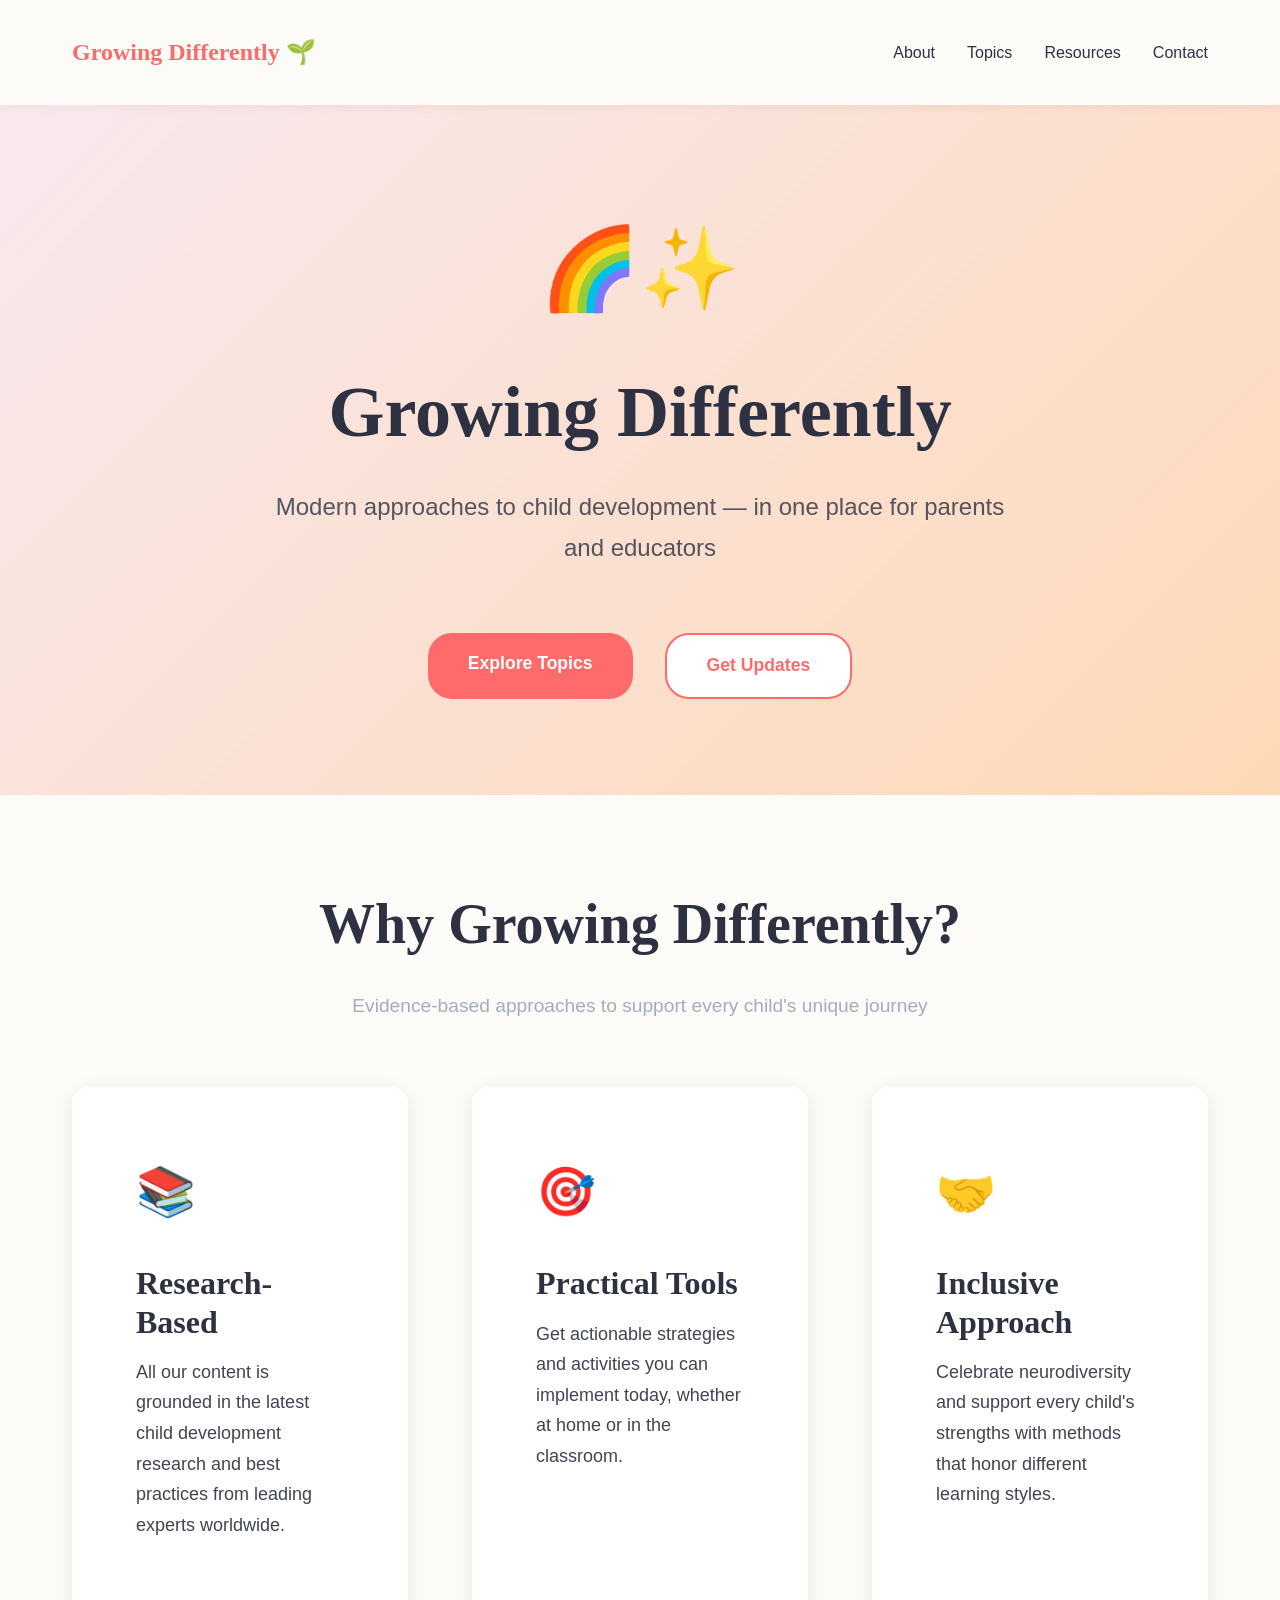
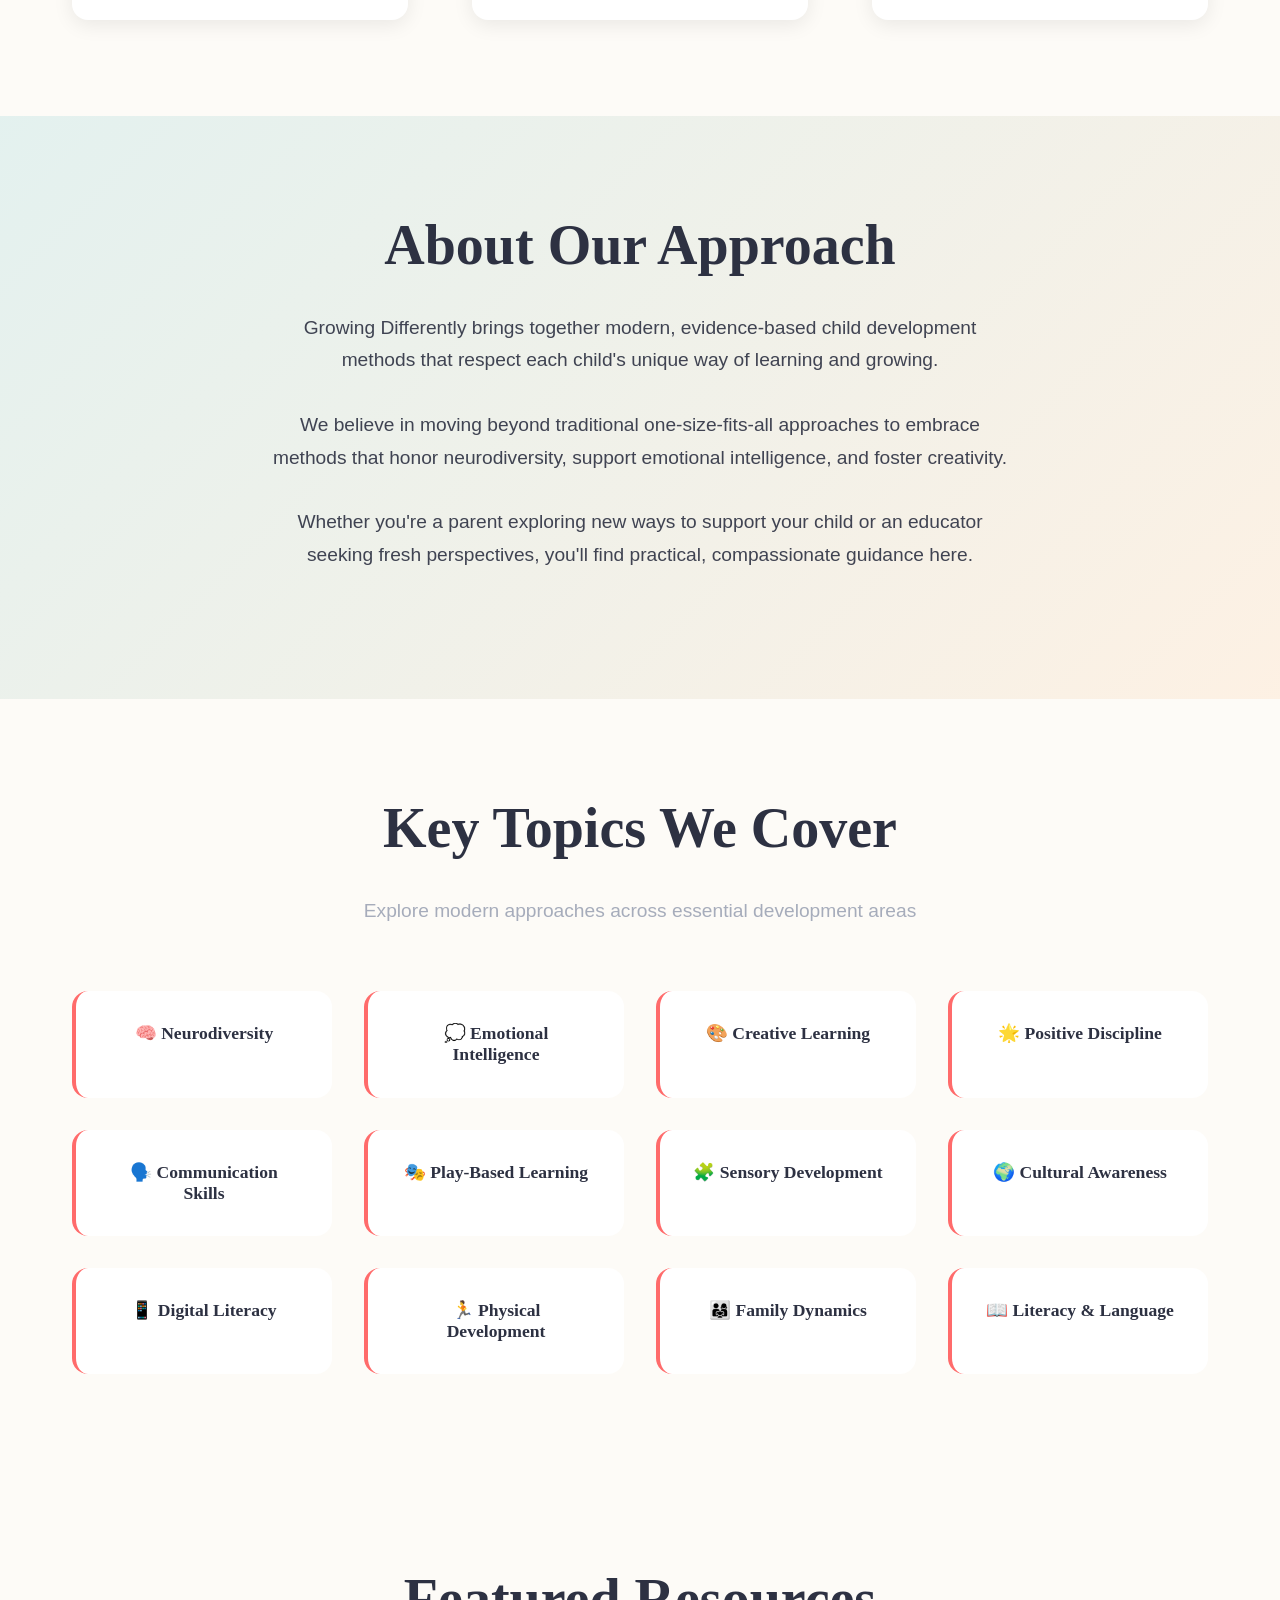
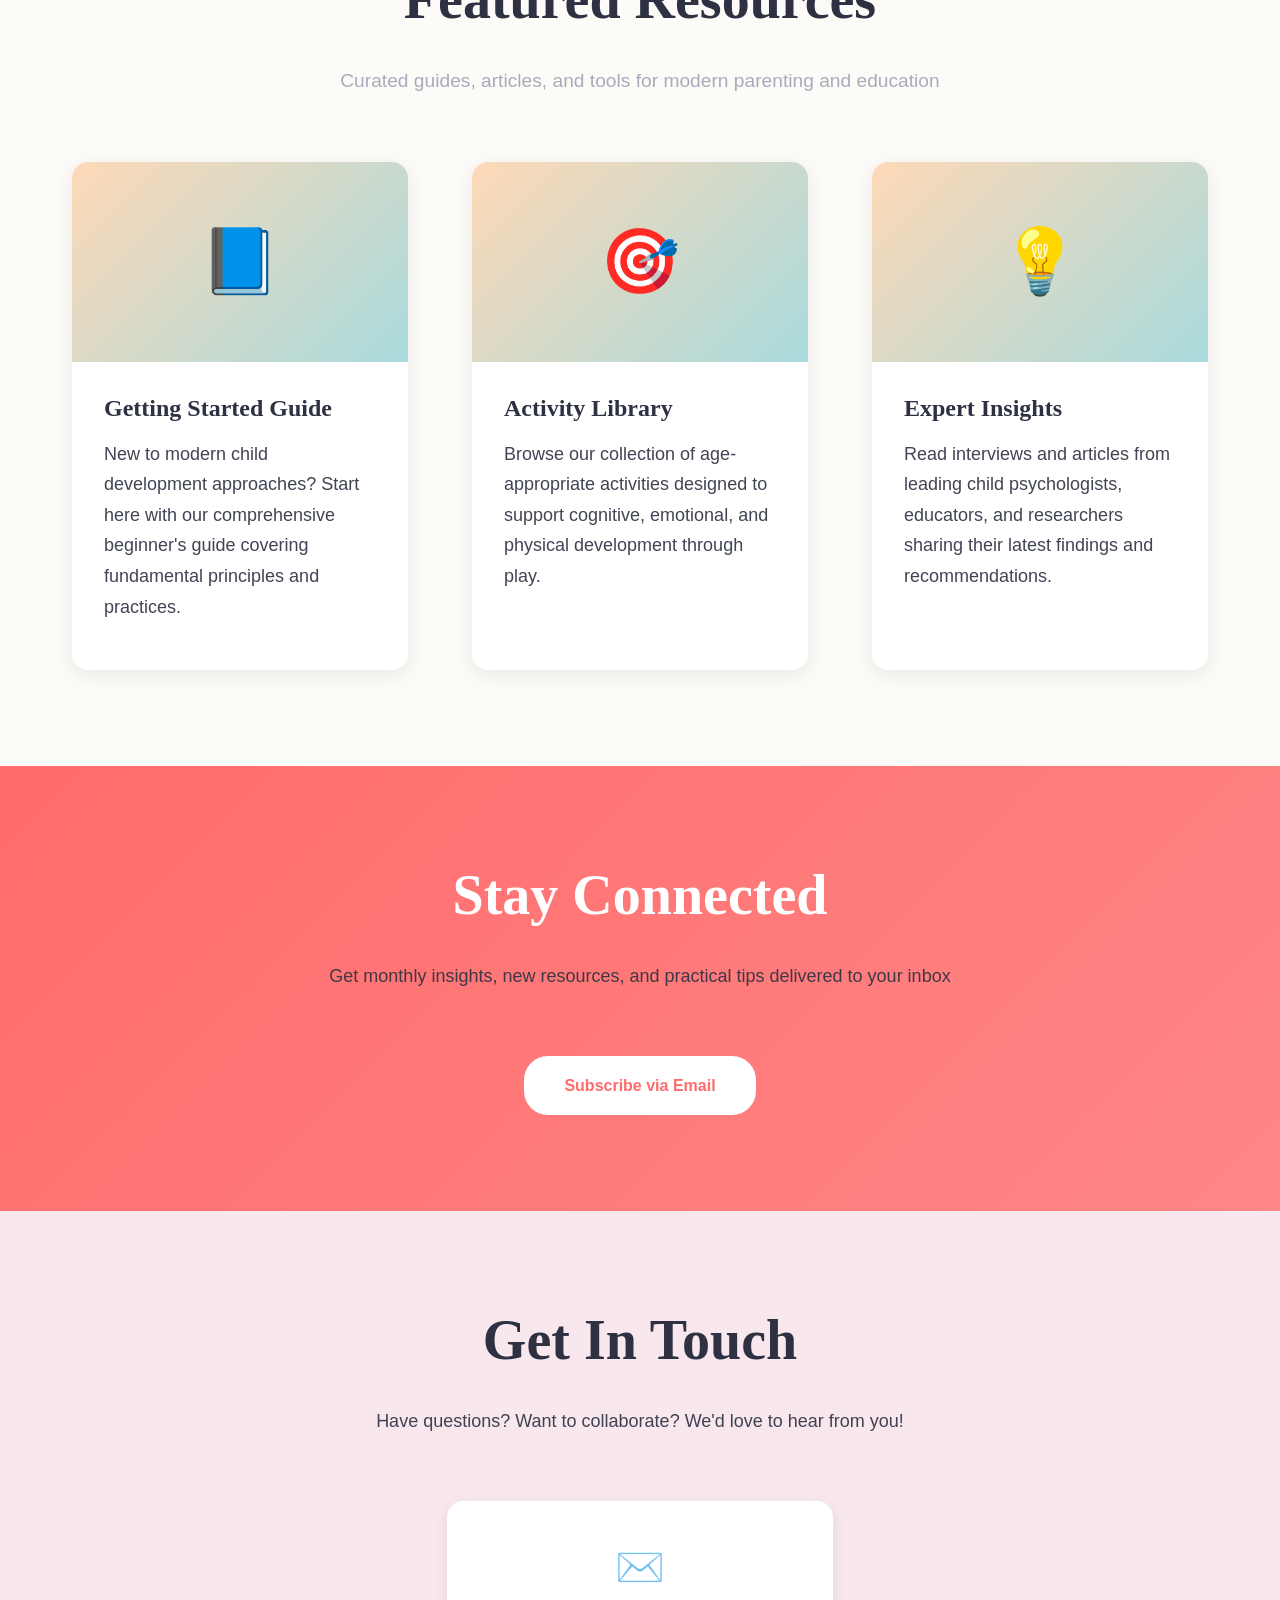
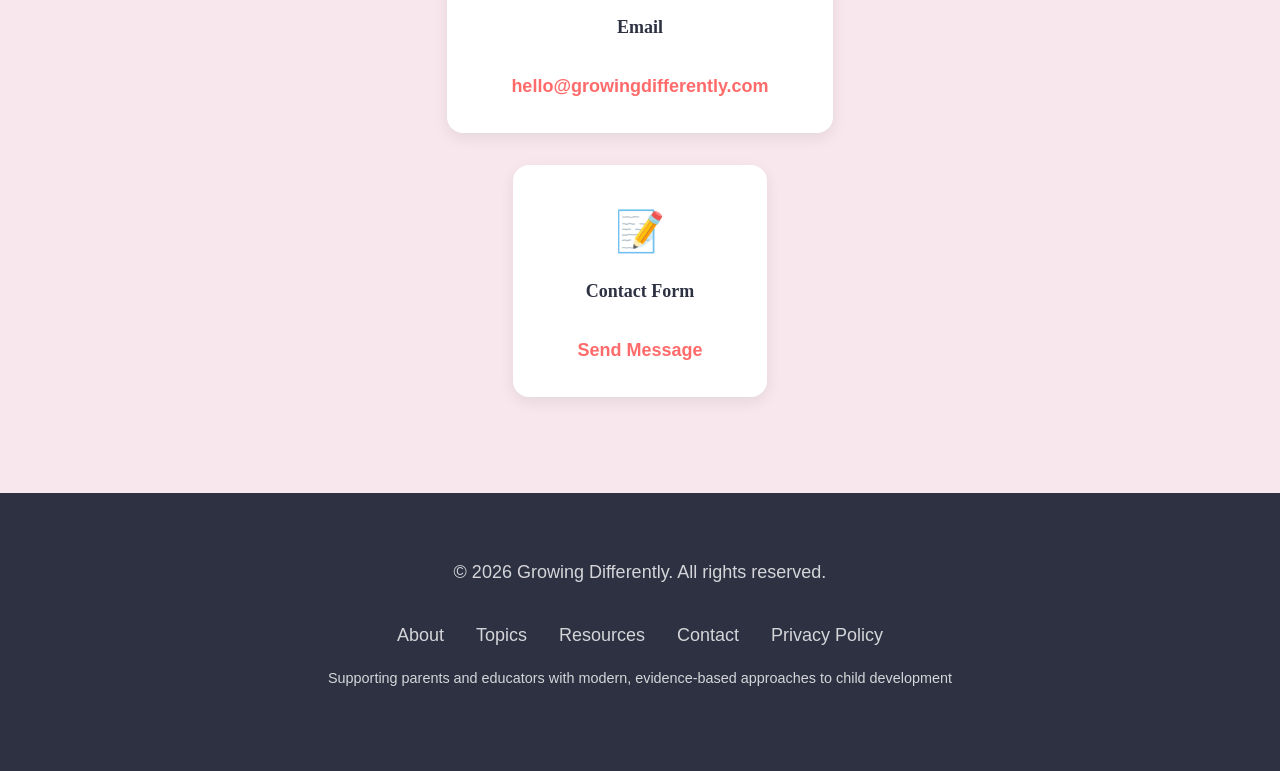
==== index.html @ 09eca9f8 "Create index.html" ====
<!DOCTYPE html>
<html lang="en">
<head>
    <meta charset="UTF-8">
    <meta name="viewport" content="width=device-width, initial-scale=1.0">
    <title>Growing Differently - Modern Child Development</title>
    <meta name="description" content="Modern approaches to child development — in one place for parents and educators">

    <style>
        /* CSS Reset & Base Styles */
        * {
            margin: 0;
            padding: 0;
            box-sizing: border-box;
        }

        :root {
            /* Warm, friendly color palette */
            --color-primary: #FF6B6B;        /* Coral - bright accent */
            --color-secondary: #FED9B7;      /* Peach pastel */
            --color-tertiary: #F8E8EE;       /* Light pink pastel */
            --color-accent: #A8DADC;         /* Soft blue */
            --color-dark: #2D3142;           /* Deep navy for text */
            --color-light: #FDFBF7;          /* Warm white */
            --color-gray: #9DA4B5;           /* Soft gray */

            /* Typography */
            --font-primary: -apple-system, BlinkMacSystemFont, 'Segoe UI', Roboto, 'Helvetica Neue', Arial, sans-serif;
            --font-heading: 'Georgia', serif;

            /* Spacing */
            --spacing-xs: 0.5rem;
            --spacing-sm: 1rem;
            --spacing-md: 2rem;
            --spacing-lg: 4rem;
            --spacing-xl: 6rem;

            /* Border radius */
            --radius-sm: 8px;
            --radius-md: 16px;
            --radius-lg: 24px;
        }

        body {
            font-family: var(--font-primary);
            color: var(--color-dark);
            background-color: var(--color-light);
            line-height: 1.7;
            font-size: 18px;
        }

        /* Typography */
        h1, h2, h3, h4 {
            font-family: var(--font-heading);
            line-height: 1.2;
            margin-bottom: var(--spacing-md);
            font-weight: 600;
        }

        h1 {
            font-size: clamp(2.5rem, 6vw, 4.5rem);
            color: var(--color-dark);
        }

        h2 {
            font-size: clamp(2rem, 5vw, 3.5rem);
            color: var(--color-dark);
        }

        h3 {
            font-size: clamp(1.5rem, 4vw, 2rem);
        }

        p {
            margin-bottom: var(--spacing-sm);
            color: var(--color-dark);
            opacity: 0.9;
        }

        /* Container */
        .container {
            max-width: 1200px;
            margin: 0 auto;
            padding: 0 var(--spacing-md);
        }

        /* Header & Navigation */
        header {
            background-color: var(--color-light);
            padding: var(--spacing-md) 0;
            position: sticky;
            top: 0;
            z-index: 100;
            box-shadow: 0 2px 10px rgba(0,0,0,0.05);
        }

        nav {
            display: flex;
            justify-content: space-between;
            align-items: center;
        }

        .logo {
            font-size: 1.5rem;
            font-weight: 700;
            color: var(--color-primary);
            text-decoration: none;
            font-family: var(--font-heading);
        }

        .nav-links {
            display: flex;
            gap: var(--spacing-md);
            list-style: none;
        }

        .nav-links a {
            text-decoration: none;
            color: var(--color-dark);
            font-weight: 500;
            transition: color 0.3s ease;
            font-size: 1rem;
        }

        .nav-links a:hover {
            color: var(--color-primary);
        }

        /* Hero Section */
        .hero {
            padding: var(--spacing-xl) 0;
            background: linear-gradient(135deg, var(--color-tertiary) 0%, var(--color-secondary) 100%);
            text-align: center;
        }

        .hero-content {
            max-width: 800px;
            margin: 0 auto;
        }

        .tagline {
            font-size: clamp(1.2rem, 3vw, 1.5rem);
            color: var(--color-dark);
            opacity: 0.8;
            margin-bottom: var(--spacing-lg);
            font-weight: 400;
        }

        .hero-illustration {
            font-size: 5rem;
            margin-bottom: var(--spacing-md);
        }

        /* Buttons */
        .btn {
            display: inline-block;
            padding: 1rem 2.5rem;
            text-decoration: none;
            border-radius: var(--radius-lg);
            font-weight: 600;
            transition: all 0.3s ease;
            font-size: 1.1rem;
            border: none;
            cursor: pointer;
        }

        .btn-primary {
            background-color: var(--color-primary);
            color: white;
        }

        .btn-primary:hover {
            background-color: #ff5252;
            transform: translateY(-2px);
            box-shadow: 0 10px 25px rgba(255, 107, 107, 0.3);
        }

        .btn-secondary {
            background-color: white;
            color: var(--color-primary);
            border: 2px solid var(--color-primary);
        }

        .btn-secondary:hover {
            background-color: var(--color-primary);
            color: white;
        }

        .hero-buttons {
            display: flex;
            gap: var(--spacing-md);
            justify-content: center;
            flex-wrap: wrap;
        }

        /* Section Styles */
        section {
            padding: var(--spacing-xl) 0;
        }

        .section-header {
            text-align: center;
            margin-bottom: var(--spacing-lg);
        }

        .section-subtitle {
            font-size: 1.2rem;
            color: var(--color-gray);
            max-width: 600px;
            margin: 0 auto;
        }

        /* Features Grid */
        .features-grid {
            display: grid;
            grid-template-columns: repeat(auto-fit, minmax(280px, 1fr));
            gap: var(--spacing-lg);
            margin-top: var(--spacing-lg);
        }

        .feature-card {
            background: white;
            padding: var(--spacing-lg);
            border-radius: var(--radius-md);
            box-shadow: 0 5px 20px rgba(0,0,0,0.08);
            transition: transform 0.3s ease, box-shadow 0.3s ease;
        }

        .feature-card:hover {
            transform: translateY(-5px);
            box-shadow: 0 10px 30px rgba(0,0,0,0.12);
        }

        .feature-icon {
            font-size: 3rem;
            margin-bottom: var(--spacing-md);
        }

        .feature-card h3 {
            margin-bottom: var(--spacing-sm);
        }

        /* About Section */
        .about {
            background-color: var(--color-accent);
            background: linear-gradient(135deg, rgba(168, 218, 220, 0.3) 0%, rgba(253, 217, 183, 0.3) 100%);
        }

        .about-content {
            max-width: 800px;
            margin: 0 auto;
            text-align: center;
        }

        .about-content p {
            font-size: 1.2rem;
            margin-bottom: var(--spacing-md);
        }

        /* Topics Section */
        .topics-grid {
            display: grid;
            grid-template-columns: repeat(auto-fit, minmax(250px, 1fr));
            gap: var(--spacing-md);
            margin-top: var(--spacing-lg);
        }

        .topic-tag {
            background: white;
            padding: var(--spacing-md);
            border-radius: var(--radius-md);
            text-align: center;
            border-left: 4px solid var(--color-primary);
            transition: all 0.3s ease;
        }

        .topic-tag:hover {
            background: var(--color-tertiary);
            transform: scale(1.05);
        }

        .topic-tag h4 {
            margin: 0;
            color: var(--color-dark);
            font-size: 1.1rem;
        }

        /* Resources Section */
        .resource-cards {
            display: grid;
            grid-template-columns: repeat(auto-fit, minmax(320px, 1fr));
            gap: var(--spacing-lg);
            margin-top: var(--spacing-lg);
        }

        .resource-card {
            background: white;
            border-radius: var(--radius-md);
            overflow: hidden;
            box-shadow: 0 5px 20px rgba(0,0,0,0.08);
            transition: transform 0.3s ease;
        }

        .resource-card:hover {
            transform: translateY(-5px);
        }

        .resource-image {
            width: 100%;
            height: 200px;
            background: linear-gradient(135deg, var(--color-secondary), var(--color-accent));
            display: flex;
            align-items: center;
            justify-content: center;
            font-size: 4rem;
        }

        .resource-content {
            padding: var(--spacing-md);
        }

        .resource-card h3 {
            margin-bottom: var(--spacing-sm);
            font-size: 1.5rem;
        }

        /* Newsletter Section */
        .newsletter {
            background: linear-gradient(135deg, var(--color-primary) 0%, #ff8787 100%);
            color: white;
            text-align: center;
        }

        .newsletter h2 {
            color: white;
        }

        .newsletter-form {
            max-width: 500px;
            margin: var(--spacing-lg) auto 0;
            display: flex;
            gap: var(--spacing-sm);
            flex-wrap: wrap;
            justify-content: center;
        }

        .newsletter-form input {
            flex: 1;
            min-width: 250px;
            padding: 1rem 1.5rem;
            border: none;
            border-radius: var(--radius-lg);
            font-size: 1rem;
            font-family: var(--font-primary);
        }

        .newsletter-form input:focus {
            outline: 3px solid rgba(255, 255, 255, 0.5);
        }

        .btn-newsletter {
            background-color: white;
            color: var(--color-primary);
            padding: 1rem 2.5rem;
            border: none;
            border-radius: var(--radius-lg);
            font-weight: 600;
            font-size: 1rem;
            cursor: pointer;
            transition: all 0.3s ease;
        }

        .btn-newsletter:hover {
            transform: translateY(-2px);
            box-shadow: 0 10px 25px rgba(0,0,0,0.2);
        }

        /* Contact Section */
        .contact {
            background-color: var(--color-tertiary);
        }

        .contact-content {
            max-width: 600px;
            margin: 0 auto;
            text-align: center;
        }

        .contact-methods {
            display: flex;
            gap: var(--spacing-md);
            justify-content: center;
            margin-top: var(--spacing-lg);
            flex-wrap: wrap;
        }

        .contact-card {
            background: white;
            padding: var(--spacing-md) var(--spacing-lg);
            border-radius: var(--radius-md);
            text-align: center;
            min-width: 200px;
            box-shadow: 0 5px 15px rgba(0,0,0,0.08);
        }

        .contact-icon {
            font-size: 2.5rem;
            margin-bottom: var(--spacing-sm);
        }

        .contact-card a {
            color: var(--color-primary);
            text-decoration: none;
            font-weight: 600;
        }

        .contact-card a:hover {
            text-decoration: underline;
        }

        /* Footer */
        footer {
            background-color: var(--color-dark);
            color: white;
            padding: var(--spacing-lg) 0;
            text-align: center;
        }

        footer p {
            color: white;
            opacity: 0.8;
        }

        .footer-links {
            display: flex;
            gap: var(--spacing-md);
            justify-content: center;
            margin-top: var(--spacing-md);
            flex-wrap: wrap;
        }

        .footer-links a {
            color: white;
            text-decoration: none;
            opacity: 0.8;
            transition: opacity 0.3s ease;
        }

        .footer-links a:hover {
            opacity: 1;
        }

        /* Responsive Design */
        @media (max-width: 768px) {
            .nav-links {
                gap: var(--spacing-sm);
            }

            .nav-links a {
                font-size: 0.9rem;
            }

            section {
                padding: var(--spacing-lg) 0;
            }

            .hero {
                padding: var(--spacing-lg) 0;
            }

            .newsletter-form {
                flex-direction: column;
            }

            .newsletter-form input {
                min-width: 100%;
            }

            .hero-buttons {
                flex-direction: column;
                align-items: center;
            }

            .btn {
                width: 100%;
                max-width: 300px;
            }
        }

        /* Smooth Scrolling */
        html {
            scroll-behavior: smooth;
        }

        /* Animation */
        @keyframes fadeInUp {
            from {
                opacity: 0;
                transform: translateY(30px);
            }
            to {
                opacity: 1;
                transform: translateY(0);
            }
        }

        .fade-in {
            animation: fadeInUp 0.8s ease-out;
        }
    </style>
</head>
<body>
    <!-- Header -->
    <header>
        <nav class="container">
            <a href="#" class="logo">Growing Differently 🌱</a>
            <ul class="nav-links">
                <li><a href="#about">About</a></li>
                <li><a href="#topics">Topics</a></li>
                <li><a href="#resources">Resources</a></li>
                <li><a href="#contact">Contact</a></li>
            </ul>
        </nav>
    </header>

    <!-- Hero Section -->
    <section class="hero">
        <div class="container hero-content fade-in">
            <div class="hero-illustration">🌈✨</div>
            <h1>Growing Differently</h1>
            <p class="tagline">Modern approaches to child development — in one place for parents and educators</p>
            <div class="hero-buttons">
                <a href="#topics" class="btn btn-primary">Explore Topics</a>
                <a href="#newsletter" class="btn btn-secondary">Get Updates</a>
            </div>
        </div>
    </section>

    <!-- Features Section -->
    <section id="features">
        <div class="container">
            <div class="section-header">
                <h2>Why Growing Differently?</h2>
                <p class="section-subtitle">Evidence-based approaches to support every child's unique journey</p>
            </div>
            <div class="features-grid">
                <div class="feature-card">
                    <div class="feature-icon">📚</div>
                    <h3>Research-Based</h3>
                    <p>All our content is grounded in the latest child development research and best practices from leading experts worldwide.</p>
                </div>
                <div class="feature-card">
                    <div class="feature-icon">🎯</div>
                    <h3>Practical Tools</h3>
                    <p>Get actionable strategies and activities you can implement today, whether at home or in the classroom.</p>
                </div>
                <div class="feature-card">
                    <div class="feature-icon">🤝</div>
                    <h3>Inclusive Approach</h3>
                    <p>Celebrate neurodiversity and support every child's strengths with methods that honor different learning styles.</p>
                </div>
            </div>
        </div>
    </section>

    <!-- About Section -->
    <section id="about" class="about">
        <div class="container about-content">
            <h2>About Our Approach</h2>
            <p>Growing Differently brings together modern, evidence-based child development methods that respect each child's unique way of learning and growing.</p>
            <p>We believe in moving beyond traditional one-size-fits-all approaches to embrace methods that honor neurodiversity, support emotional intelligence, and foster creativity.</p>
            <p>Whether you're a parent exploring new ways to support your child or an educator seeking fresh perspectives, you'll find practical, compassionate guidance here.</p>
        </div>
    </section>

    <!-- Topics Section -->
    <section id="topics">
        <div class="container">
            <div class="section-header">
                <h2>Key Topics We Cover</h2>
                <p class="section-subtitle">Explore modern approaches across essential development areas</p>
            </div>
            <div class="topics-grid">
                <div class="topic-tag">
                    <h4>🧠 Neurodiversity</h4>
                </div>
                <div class="topic-tag">
                    <h4>💭 Emotional Intelligence</h4>
                </div>
                <div class="topic-tag">
                    <h4>🎨 Creative Learning</h4>
                </div>
                <div class="topic-tag">
                    <h4>🌟 Positive Discipline</h4>
                </div>
                <div class="topic-tag">
                    <h4>🗣️ Communication Skills</h4>
                </div>
                <div class="topic-tag">
                    <h4>🎭 Play-Based Learning</h4>
                </div>
                <div class="topic-tag">
                    <h4>🧩 Sensory Development</h4>
                </div>
                <div class="topic-tag">
                    <h4>🌍 Cultural Awareness</h4>
                </div>
                <div class="topic-tag">
                    <h4>📱 Digital Literacy</h4>
                </div>
                <div class="topic-tag">
                    <h4>🏃 Physical Development</h4>
                </div>
                <div class="topic-tag">
                    <h4>👨‍👩‍👧 Family Dynamics</h4>
                </div>
                <div class="topic-tag">
                    <h4>📖 Literacy & Language</h4>
                </div>
            </div>
        </div>
    </section>

    <!-- Resources Section -->
    <section id="resources">
        <div class="container">
            <div class="section-header">
                <h2>Featured Resources</h2>
                <p class="section-subtitle">Curated guides, articles, and tools for modern parenting and education</p>
            </div>
            <div class="resource-cards">
                <div class="resource-card">
                    <div class="resource-image">📘</div>
                    <div class="resource-content">
                        <h3>Getting Started Guide</h3>
                        <p>New to modern child development approaches? Start here with our comprehensive beginner's guide covering fundamental principles and practices.</p>
                    </div>
                </div>
                <div class="resource-card">
                    <div class="resource-image">🎯</div>
                    <div class="resource-content">
                        <h3>Activity Library</h3>
                        <p>Browse our collection of age-appropriate activities designed to support cognitive, emotional, and physical development through play.</p>
                    </div>
                </div>
                <div class="resource-card">
                    <div class="resource-image">💡</div>
                    <div class="resource-content">
                        <h3>Expert Insights</h3>
                        <p>Read interviews and articles from leading child psychologists, educators, and researchers sharing their latest findings and recommendations.</p>
                    </div>
                </div>
            </div>
        </div>
    </section>

    <!-- Newsletter Section -->
    <section id="newsletter" class="newsletter">
        <div class="container">
            <h2>Stay Connected</h2>
            <p>Get monthly insights, new resources, and practical tips delivered to your inbox</p>

            <!-- Option 1: Mailto link (simple approach) -->
            <div class="newsletter-form">
                <a href="mailto:hello@growingdifferently.com?subject=Subscribe to Newsletter&body=Please subscribe me to the Growing Differently newsletter.%0D%0A%0D%0AName:%0D%0AEmail:" class="btn btn-newsletter">Subscribe via Email</a>
            </div>

            <!-- Option 2: Embedded Google Form (uncomment and replace with your Google Form embed code)
            <div class="newsletter-form">
                <iframe src="YOUR_GOOGLE_FORM_EMBED_URL" width="100%" height="400" frameborder="0" marginheight="0" marginwidth="0">Loading…</iframe>
            </div>
            -->

            <!-- Option 3: Tally Form (uncomment and replace with your Tally form embed code)
            <div class="newsletter-form">
                <iframe data-tally-src="YOUR_TALLY_FORM_URL" width="100%" height="400" frameborder="0" marginheight="0" marginwidth="0" title="Newsletter Signup"></iframe>
                <script>var d=document,w="https://tally.so/widgets/embed.js",v=function(){"undefined"!=typeof Tally?Tally.loadEmbeds():d.querySelectorAll("iframe[data-tally-src]:not([src])").forEach((function(e){e.src=e.dataset.tallySrc}))};if("undefined"!=typeof Tally)v();else if(d.querySelector('script[src="'+w+'"]')==null){var s=d.createElement("script");s.src=w,s.onload=v,s.onerror=v,d.body.appendChild(s);}</script>
            </div>
            -->
        </div>
    </section>

    <!-- Contact Section -->
    <section id="contact" class="contact">
        <div class="container contact-content">
            <h2>Get In Touch</h2>
            <p>Have questions? Want to collaborate? We'd love to hear from you!</p>
            <div class="contact-methods">
                <div class="contact-card">
                    <div class="contact-icon">✉️</div>
                    <h4>Email</h4>
                    <a href="mailto:hello@growingdifferently.com">hello@growingdifferently.com</a>
                </div>
                <div class="contact-card">
                    <div class="contact-icon">📝</div>
                    <h4>Contact Form</h4>
                    <a href="mailto:hello@growingdifferently.com?subject=Contact Form Submission">Send Message</a>
                    <!-- Replace with Google Form or Tally link: -->
                    <!-- <a href="YOUR_GOOGLE_FORM_URL" target="_blank">Send Message</a> -->
                </div>
            </div>
        </div>
    </section>

    <!-- Footer -->
    <footer>
        <div class="container">
            <p>&copy; 2026 Growing Differently. All rights reserved.</p>
            <div class="footer-links">
                <a href="#about">About</a>
                <a href="#topics">Topics</a>
                <a href="#resources">Resources</a>
                <a href="#contact">Contact</a>
                <a href="mailto:hello@growingdifferently.com">Privacy Policy</a>
            </div>
            <p style="margin-top: 1rem; font-size: 0.9rem;">
                Supporting parents and educators with modern, evidence-based approaches to child development
            </p>
        </div>
    </footer>

    <script>
        // Simple scroll animation
        const observerOptions = {
            threshold: 0.1,
            rootMargin: '0px 0px -50px 0px'
        };

        const observer = new IntersectionObserver(function(entries) {
            entries.forEach(entry => {
                if (entry.isIntersecting) {
                    entry.target.style.opacity = '1';
                    entry.target.style.transform = 'translateY(0)';
                }
            });
        }, observerOptions);

        // Animate cards on scroll
        document.querySelectorAll('.feature-card, .resource-card, .topic-tag').forEach(el => {
            el.style.opacity = '0';
            el.style.transform = 'translateY(30px)';
            el.style.transition = 'opacity 0.6s ease-out, transform 0.6s ease-out';
            observer.observe(el);
        });

        // Smooth scroll for navigation links
        document.querySelectorAll('a[href^="#"]').forEach(anchor => {
            anchor.addEventListener('click', function (e) {
                e.preventDefault();
                const target = document.querySelector(this.getAttribute('href'));
                if (target) {
                    target.scrollIntoView({
                        behavior: 'smooth',
                        block: 'start'
                    });
                }
            });
        });
    </script>
</body>
</html>
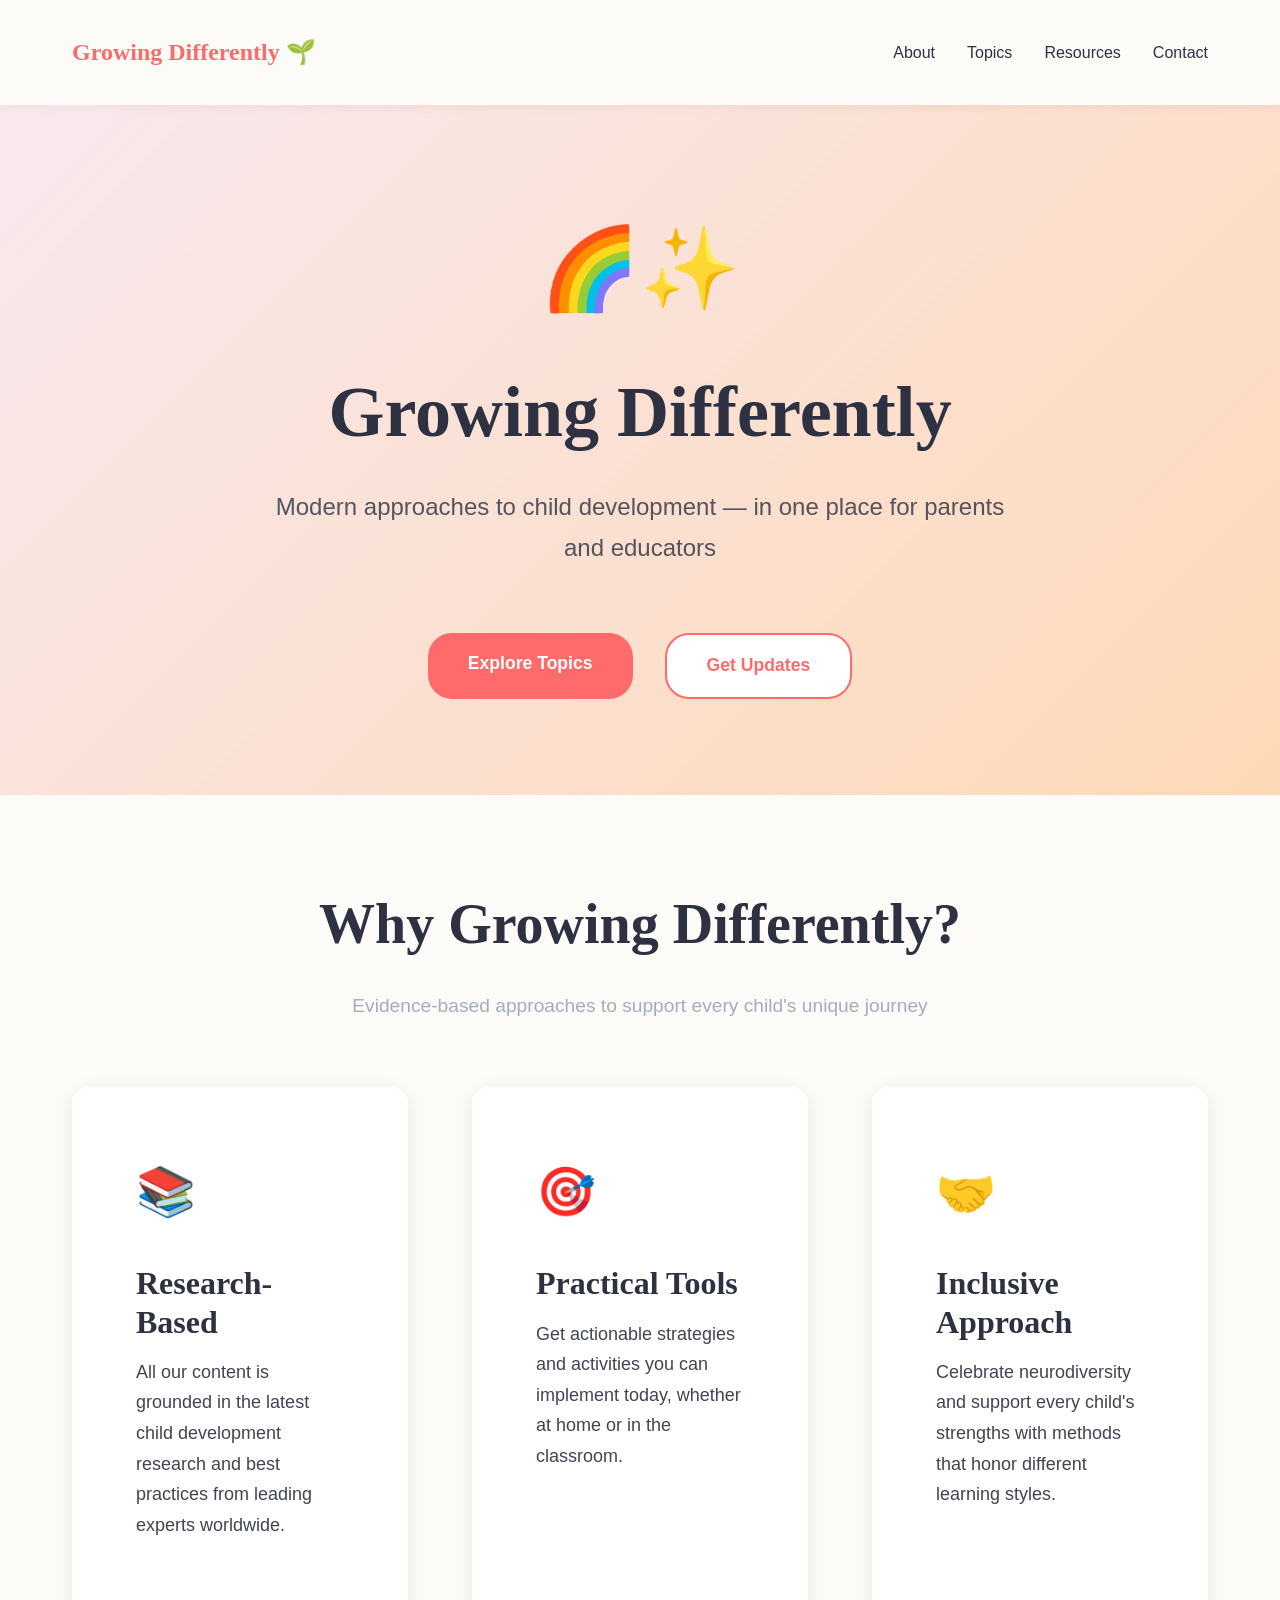
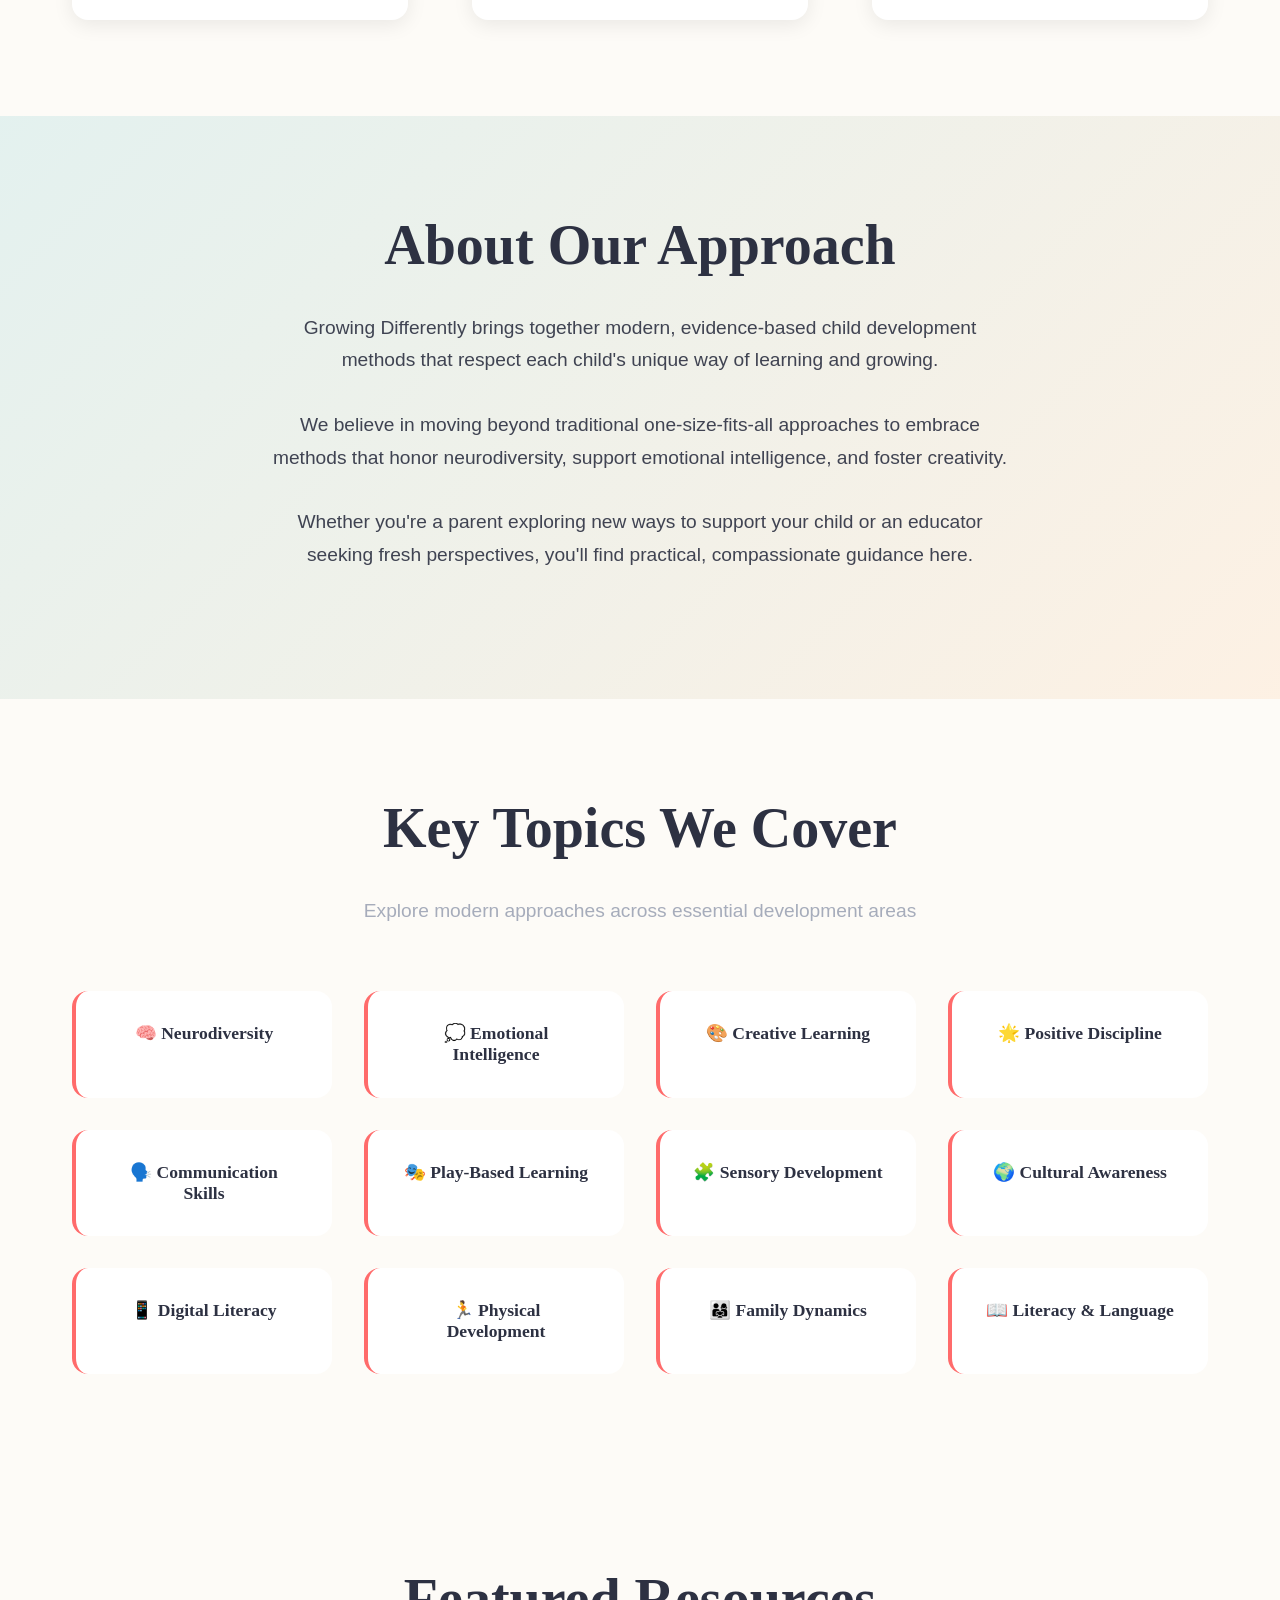
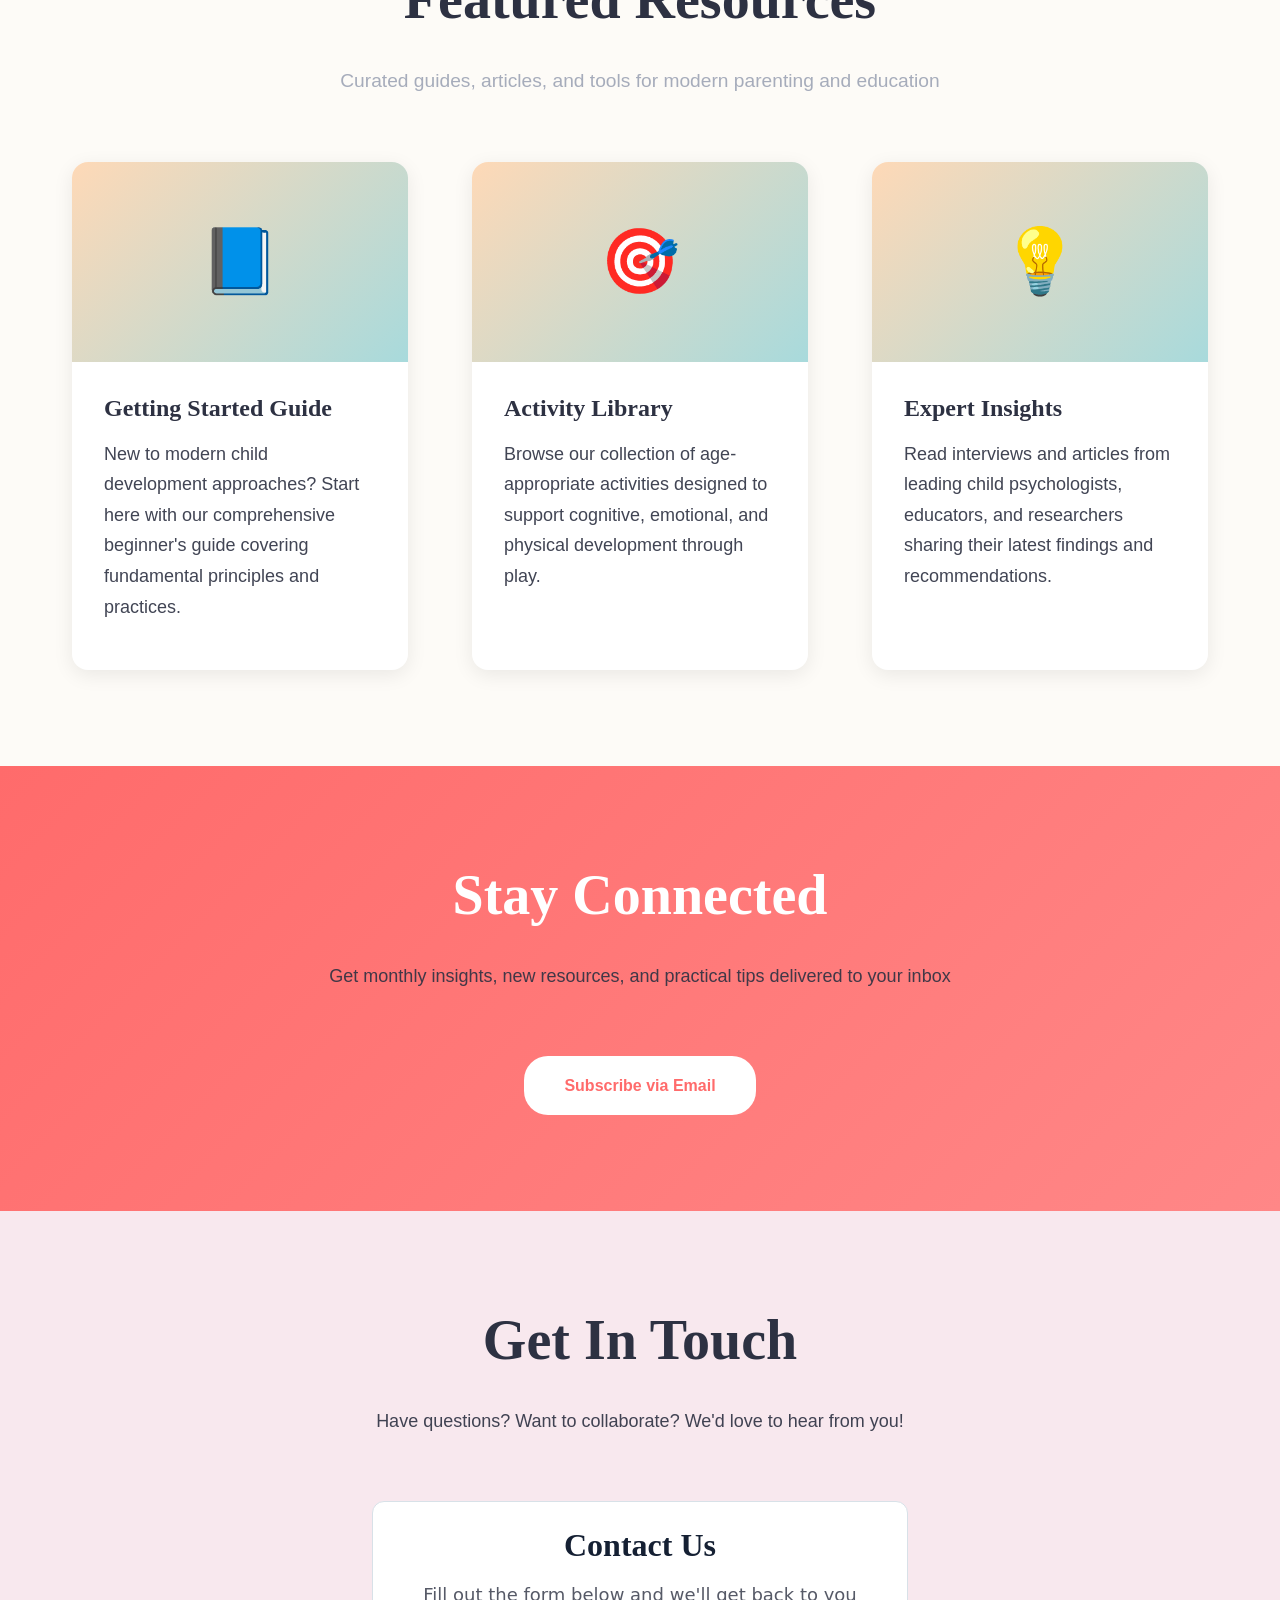
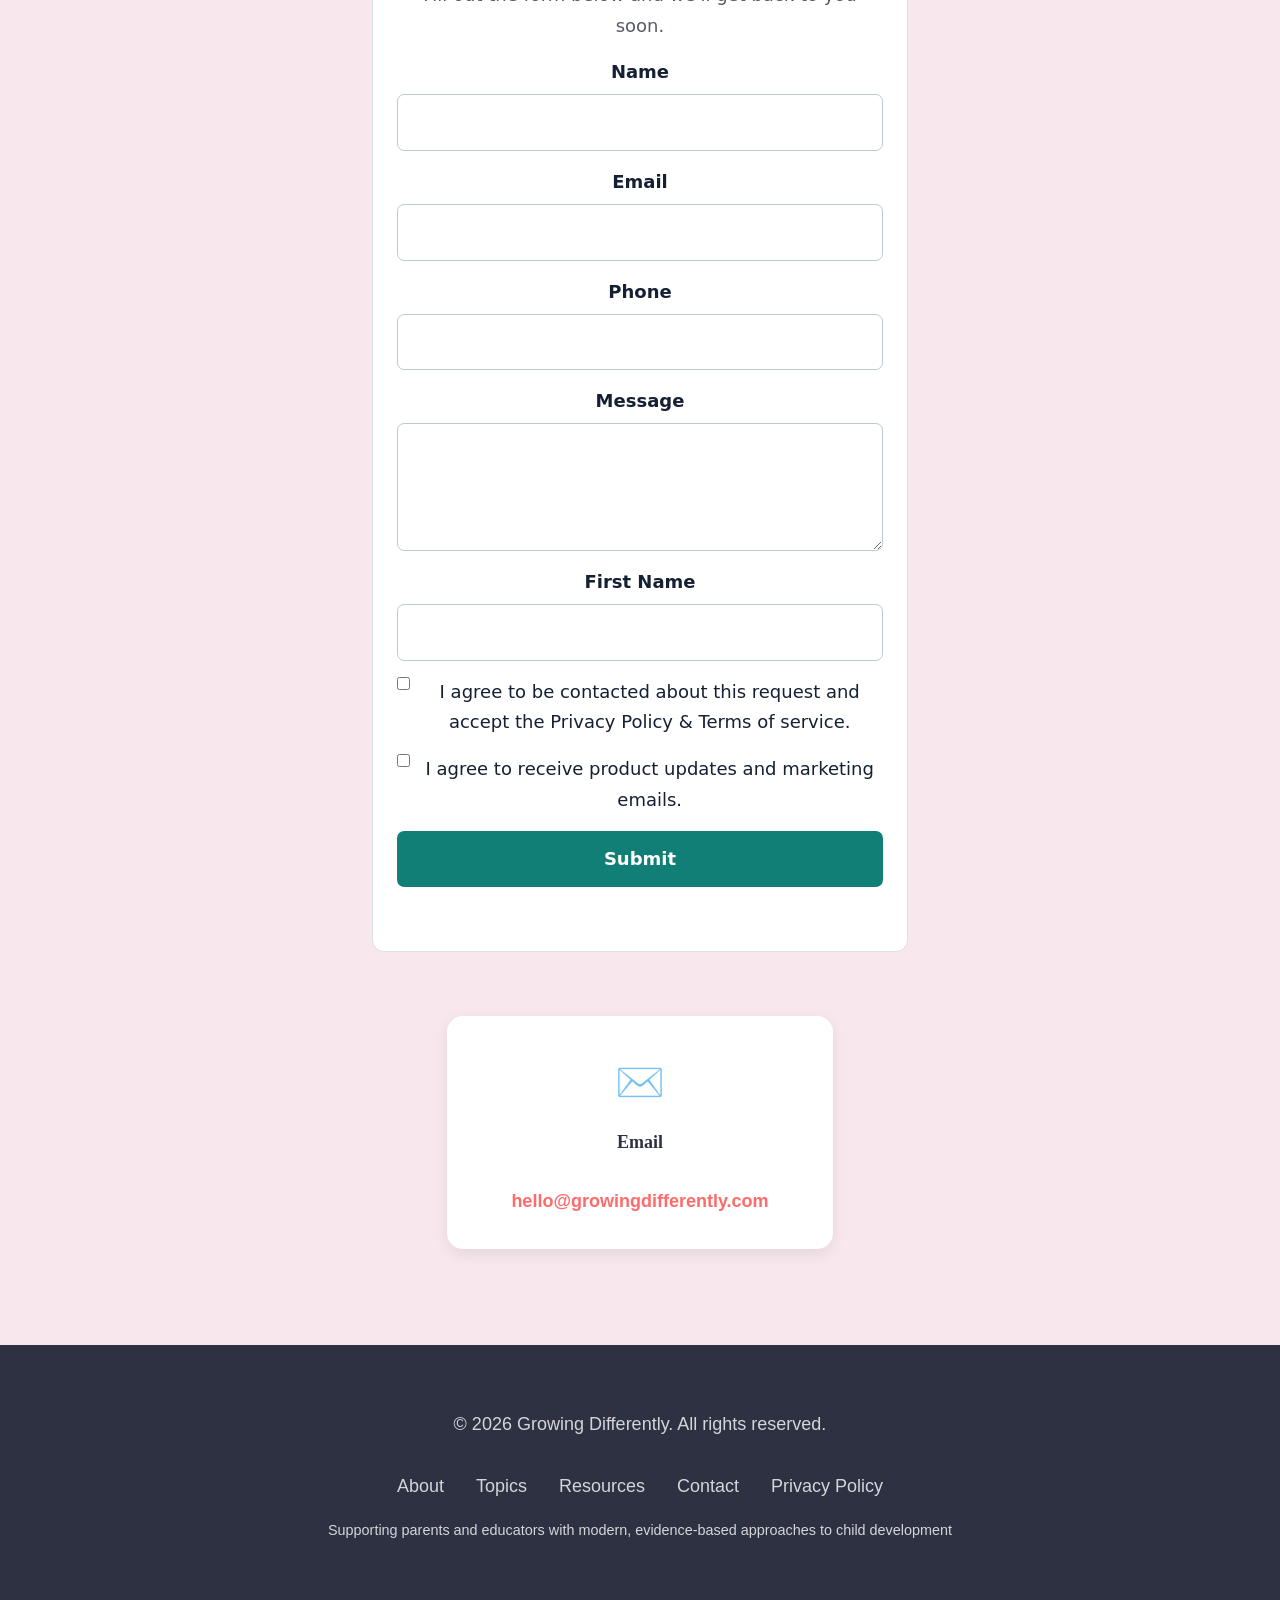
==== commit 57038590: "Update index.html add forms" ====
--- a/index.html
+++ b/index.html
@@ -507,6 +507,33 @@
         .fade-in {
             animation: fadeInUp 0.8s ease-out;
         }
+
+        /* Hosted Form Styles */
+        .hosted-form {
+            display: grid;
+            gap: 1rem;
+            max-width: 42rem;
+            padding: 1.5rem;
+            border: 1px solid #d8e1e8;
+            border-radius: 0.75rem;
+            font-family: system-ui, sans-serif;
+            color: #152033;
+            background: #fff;
+            margin: var(--spacing-lg) auto 0;
+        }
+        .hosted-form label { display: grid; gap: 0.4rem; font-weight: 600; }
+        .hosted-form input, .hosted-form textarea, .hosted-form select {
+            padding: 0.75rem; border: 1px solid #bcc9d4; border-radius: 0.45rem; font: inherit;
+        }
+        .hosted-form textarea { min-height: 8rem; resize: vertical; }
+        .hosted-form button {
+            padding: 0.8rem 1.2rem; border: 0; border-radius: 0.45rem;
+            color: #fff; background: #117f75; font: inherit; font-weight: 700; cursor: pointer;
+        }
+        .hosted-form button:disabled { cursor: wait; opacity: 0.65; }
+        .hosted-form__consent { grid-template-columns: auto 1fr; align-items: start; font-weight: 400 !important; }
+        .hosted-form__status { min-height: 1.5rem; margin: 0; }
+        .hosted-form__status[data-state="error"] { color: #b42318; }
     </style>
 </head>
 <body>
@@ -685,18 +712,43 @@
         <div class="container contact-content">
             <h2>Get In Touch</h2>
             <p>Have questions? Want to collaborate? We'd love to hear from you!</p>
+
+            <!-- Integrated Contact Form -->
+            <form id="hosted-form-01a038dc-a3ca-75b4-a84e-0d6e312ed189" class="hosted-form">
+                <h3 style="margin: 0;">Contact Us</h3>
+                <p style="margin: 0; opacity: 0.8;">Fill out the form below and we'll get back to you soon.</p>
+                <label>Name
+                    <input type="text" name="displayName" data-field-type="text" required>
+                </label>
+                <label>Email
+                    <input type="email" name="email" data-field-type="email" required>
+                </label>
+                <label>Phone
+                    <input type="text" name="phone" data-field-type="phone">
+                </label>
+                <label>Message
+                    <textarea name="message" data-field-type="textarea" required></textarea>
+                </label>
+                <label>First Name
+                    <input type="text" name="FirstName" data-field-type="text">
+                </label>
+                <label class="hosted-form__consent">
+                    <input type="checkbox" name="consent-0" data-consent-types="toc,contact" required>
+                    <span>I agree to be contacted about this request and accept the Privacy Policy & Terms of service.</span>
+                </label>
+                <label class="hosted-form__consent">
+                    <input type="checkbox" name="consent-1" data-consent-types="marketing_emails">
+                    <span>I agree to receive product updates and marketing emails.</span>
+                </label>
+                <button type="submit">Submit</button>
+                <p class="hosted-form__status" role="status" aria-live="polite"></p>
+            </form>
+
             <div class="contact-methods">
                 <div class="contact-card">
                     <div class="contact-icon">✉️</div>
                     <h4>Email</h4>
                     <a href="mailto:hello@growingdifferently.com">hello@growingdifferently.com</a>
-                </div>
-                <div class="contact-card">
-                    <div class="contact-icon">📝</div>
-                    <h4>Contact Form</h4>
-                    <a href="mailto:hello@growingdifferently.com?subject=Contact Form Submission">Send Message</a>
-                    <!-- Replace with Google Form or Tally link: -->
-                    <!-- <a href="YOUR_GOOGLE_FORM_URL" target="_blank">Send Message</a> -->
                 </div>
             </div>
         </div>
@@ -756,6 +808,68 @@
                 }
             });
         });
+
+        // Hosted Form Handler
+        (() => {
+            const form = document.getElementById("hosted-form-01a038dc-a3ca-75b4-a84e-0d6e312ed189");
+            const endpoint = "https://forms-api-d.aimix.io/v1/submissions";
+            const status = form.querySelector('.hosted-form__status');
+
+            form.addEventListener('submit', async (event) => {
+                event.preventDefault();
+                const button = form.querySelector('button[type="submit"]');
+                const data = new FormData(form);
+                const controls = [...form.querySelectorAll('[data-field-type]')];
+                const emailControl = controls.find(control => control.type === 'email' || control.name === 'email');
+                const phoneControl = controls.find(control => control.type === 'tel' || control.name === 'phone');
+                const email = emailControl ? String(data.get(emailControl.name) || '').trim() : '';
+                const phone = phoneControl ? String(data.get(phoneControl.name) || '').trim() : '';
+
+                if (!email && !phone) {
+                    status.textContent = 'This form requires an email or phone field.';
+                    status.dataset.state = 'error';
+                    return;
+                }
+
+                const consents = [...form.querySelectorAll('[data-consent-types]:checked')].flatMap(control =>
+                    control.dataset.consentTypes.split(',').filter(Boolean).map(consentType => ({
+                        consentType,
+                        status: 'granted',
+                        grantedAt: new Date().toISOString(),
+                        consentText: control.parentElement.innerText.trim(),
+                    }))
+                );
+                const payload = {
+                    formId: "01a038dc-a3ca-75b4-a84e-0d6e312ed189",
+                    contact: email ? { email } : { phone: { number: phone, country: 'ZZ' } },
+                    formData: { fields: controls.map(control => ({
+                        fieldId: control.name,
+                        fieldType: control.dataset.fieldType,
+                        value: control.type === 'checkbox' ? control.checked : String(data.get(control.name) || ''),
+                    })) },
+                    consents,
+                };
+
+                button.disabled = true;
+                status.textContent = 'Sending…';
+                delete status.dataset.state;
+                try {
+                    const response = await window['fetch'](endpoint, {
+                        method: 'POST',
+                        headers: { 'content-type': 'application/json' },
+                        body: JSON.stringify(payload),
+                    });
+                    if (!response.ok) throw new Error((await response.json().catch(() => null))?.message || 'Submission failed');
+                    form.reset();
+                    status.textContent = 'Thank you. Your response has been received.';
+                } catch (error) {
+                    status.textContent = error instanceof Error ? error.message : 'Submission failed';
+                    status.dataset.state = 'error';
+                } finally {
+                    button.disabled = false;
+                }
+            });
+        })();
     </script>
 </body>
 </html>
